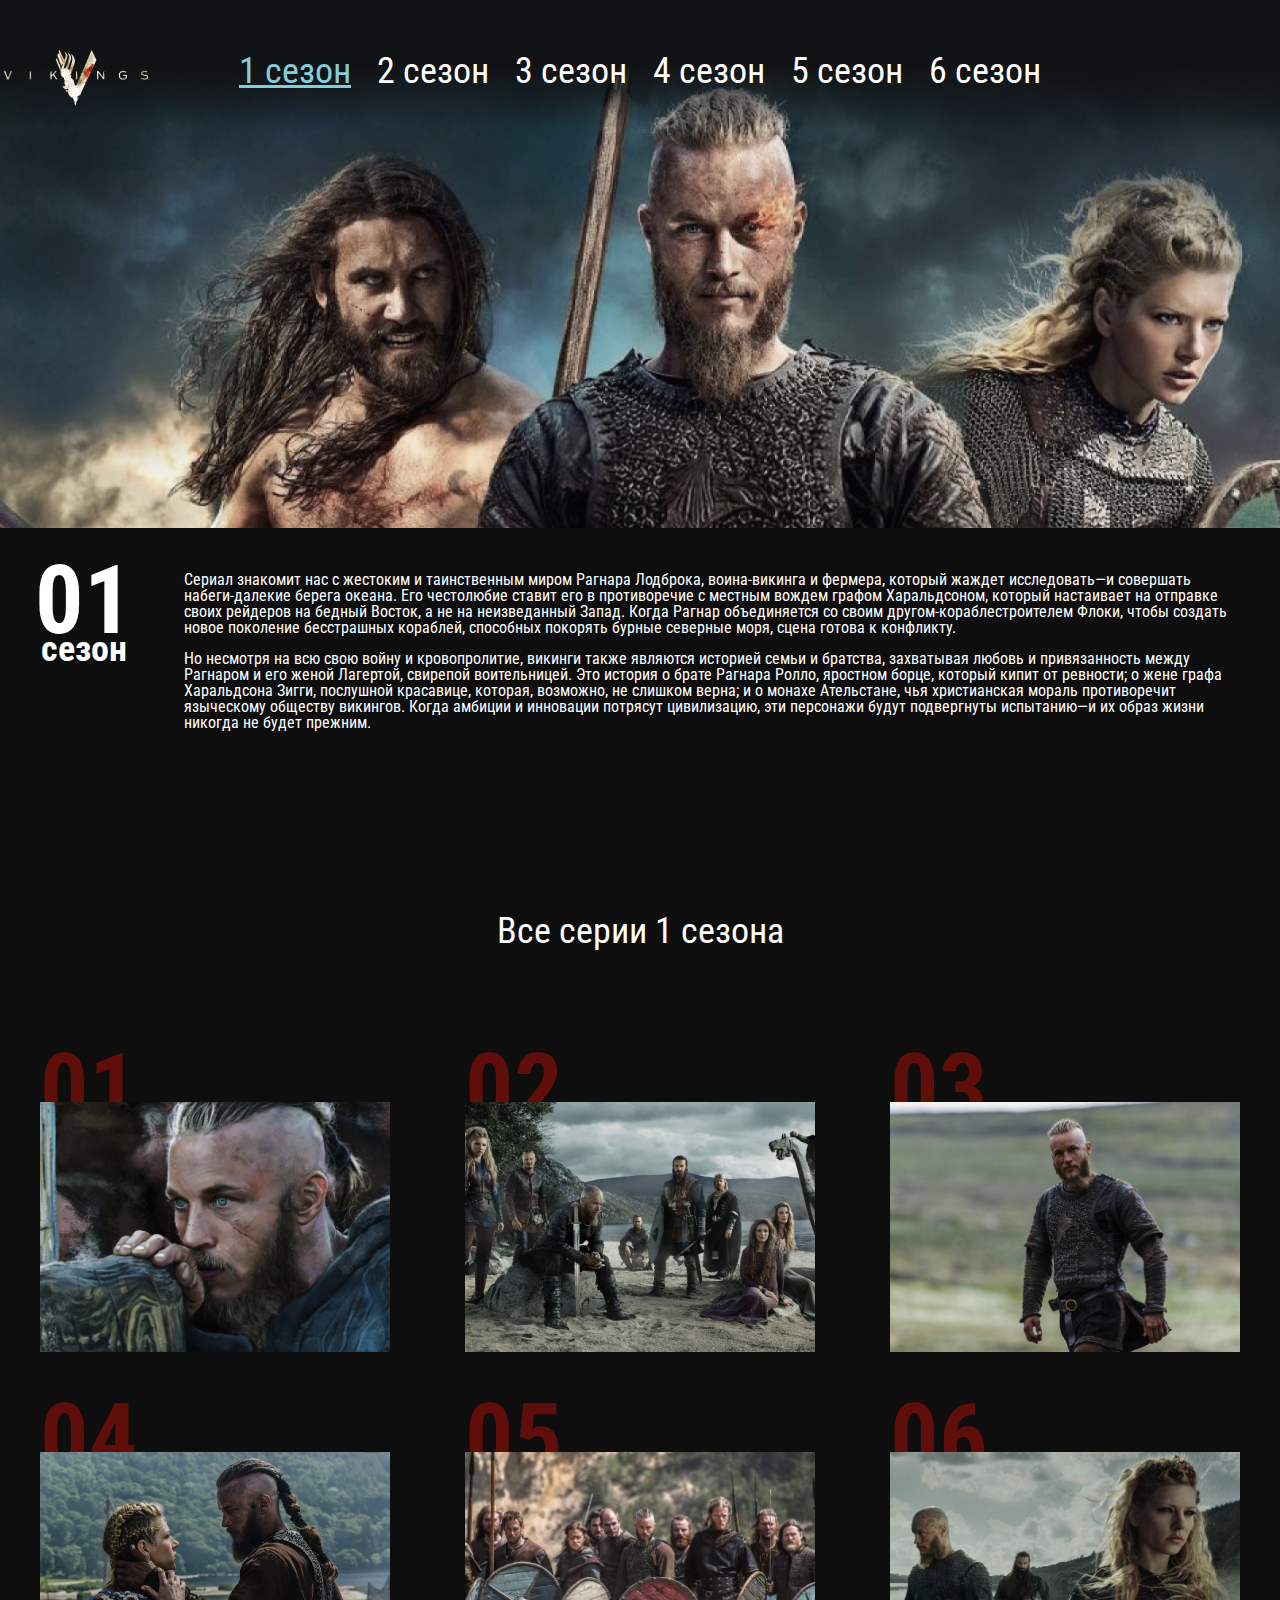
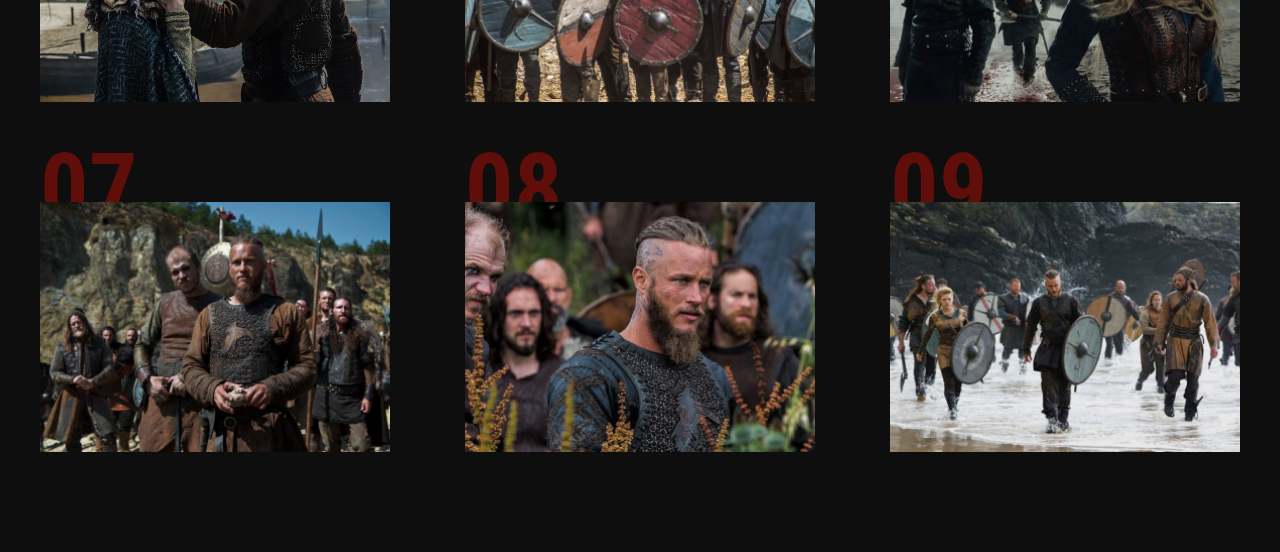
==== seasons-1.html @ ca839fbc "finish second page" ====
<!doctype html>
<html lang="ru">
<head>
  <meta charset="UTF-8">
  <meta name="viewport" content="width=device-width, user-scalable=no, initial-scale=1.0, maximum-scale=1.0, minimum-scale=1.0">
  <meta http-equiv="X-UA-Compatible" content="ie=edge">
  <title>Season</title>
  <link rel="preconnect" href="https://fonts.googleapis.com">
  <link rel="preconnect" href="https://fonts.gstatic.com" crossorigin>
  <link href="https://fonts.googleapis.com/css2?family=Roboto+Condensed:ital,wght@0,400;0,700;1,300&display=swap" rel="stylesheet">
  <link rel="stylesheet" href="css/reset.css">
  <link rel="stylesheet" href="css/jquery.fancybox.css">
  <link rel="stylesheet" href="css/style.css">
</head>
<body>

<header class="page-header">
  <nav class="menu">
    <div class="menu__container">
      <a href="" class="page-logo">
        <img src="images/page-logo.png" alt="">
      </a>
      <ul class="menu__list">
        <li class="menu__list-item">
          <a class="menu__list-link menu__list-link--active" href="#">1 сезон</a>
        </li>
        <li class="menu__list-item">
          <a class="menu__list-link" href="#">2 сезон</a>
        </li>
        <li class="menu__list-item">
          <a class="menu__list-link" href="#">3 сезон</a>
        </li>
        <li class="menu__list-item">
          <a class="menu__list-link" href="#">4 сезон</a>
        </li>
        <li class="menu__list-item">
          <a class="menu__list-link" href="#">5 сезон</a>
        </li>
        <li class="menu__list-item">
          <a class="menu__list-link" href="#">6 сезон</a>
        </li>
      </ul>
    </div>
  </nav>
  <div class="season-info">
    <div class="season-info__num">
      01
      <span>сезон</span>
    </div>
    <div class="season-info__text">
        Сериал знакомит нас с жестоким и таинственным миром Рагнара Лодброка, воина-викинга и фермера, который жаждет исследовать—и совершать набеги-далекие берега океана. Его честолюбие ставит его в противоречие с местным вождем графом Харальдсоном, который настаивает на отправке своих рейдеров на бедный Восток, а не на неизведанный Запад. Когда Рагнар объединяется со своим другом-кораблестроителем Флоки, чтобы создать новое поколение бесстрашных кораблей, способных покорять бурные северные моря, сцена готова к конфликту.
      </p>
      <p>
        Но несмотря на всю свою войну и кровопролитие, викинги также являются историей семьи и братства, захватывая любовь и привязанность между Рагнаром и его женой Лагертой, свирепой воительницей. Это история о брате Рагнара Ролло, яростном борце, который кипит от ревности; о жене графа Харальдсона Зигги, послушной красавице, которая, возможно, не слишком верна; и о монахе Ательстане, чья христианская мораль противоречит языческому обществу викингов. Когда амбиции и инновации потрясут цивилизацию, эти персонажи будут подвергнуты испытанию—и их образ жизни никогда не будет прежним.
      </p>
    </div>
  </div>
</header>
  <section class="seasons section-page">
    <div class="container">
      <h3 class="title">
        Все серии 1 сезона
      </h3>
      <ol class="seasons__inner">
        <li class="seasons__item" style="background-image: url('images/seasons-image-1-1.jpg');">
          <a data-fancybox="gallery" href="https://www.youtube.com/watch?v=tx5Ne_TbWpQ&list=PLN2KCaMlZNdC8eipxblUb3vqh7GuG6ElK&index=26&ab_channel=%D0%9E%D1%820%D0%B4%D0%BE1?autoplay=0" class="seasons__link">Смотреть</a>
        <li class="seasons__item" style="background-image: url('images/seasons-image-1-2.jpg');">
          <a data-fancybox="gallery" href="https://www.youtube.com/watch?v=tx5Ne_TbWpQ&list=PLN2KCaMlZNdC8eipxblUb3vqh7GuG6ElK&index=26&ab_channel=%D0%9E%D1%820%D0%B4%D0%BE1?autoplay=0" class="seasons__link">Смотреть</a>
        </li>
        <li class="seasons__item" style="background-image: url('images/seasons-image-1-3.jpg');">
          <a data-fancybox="gallery" href="https://www.youtube.com/watch?v=tx5Ne_TbWpQ&list=PLN2KCaMlZNdC8eipxblUb3vqh7GuG6ElK&index=26&ab_channel=%D0%9E%D1%820%D0%B4%D0%BE1?autoplay=0" class="seasons__link">Смотреть</a>
        </li>
        <li class="seasons__item" style="background-image: url('images/seasons-image-1-4.jpg');">
          <a data-fancybox="gallery" href="https://www.youtube.com/watch?v=tx5Ne_TbWpQ&list=PLN2KCaMlZNdC8eipxblUb3vqh7GuG6ElK&index=26&ab_channel=%D0%9E%D1%820%D0%B4%D0%BE1?autoplay=0" class="seasons__link">Смотреть</a>
        </li>
        <li class="seasons__item" style="background-image: url('images/seasons-image-1-5.jpg');">
          <a data-fancybox="gallery" href="https://www.youtube.com/watch?v=tx5Ne_TbWpQ&list=PLN2KCaMlZNdC8eipxblUb3vqh7GuG6ElK&index=26&ab_channel=%D0%9E%D1%820%D0%B4%D0%BE1?autoplay=0" class="seasons__link">Смотреть</a>
        </li>
        <li class="seasons__item" style="background-image: url('images/seasons-image-1-6.jpg');">
          <a data-fancybox="gallery" href="https://www.youtube.com/watch?v=tx5Ne_TbWpQ&list=PLN2KCaMlZNdC8eipxblUb3vqh7GuG6ElK&index=26&ab_channel=%D0%9E%D1%820%D0%B4%D0%BE1?autoplay=0" class="seasons__link">Смотреть</a>
        </li>
        <li class="seasons__item" style="background-image: url('images/seasons-image-1-7.jpg');">
          <a data-fancybox="gallery" href="https://www.youtube.com/watch?v=tx5Ne_TbWpQ&list=PLN2KCaMlZNdC8eipxblUb3vqh7GuG6ElK&index=26&ab_channel=%D0%9E%D1%820%D0%B4%D0%BE1?autoplay=0" class="seasons__link">Смотреть</a>
        </li>
        <li class="seasons__item" style="background-image: url('images/seasons-image-1-8.jpg');">
          <a data-fancybox="gallery" href="https://www.youtube.com/watch?v=tx5Ne_TbWpQ&list=PLN2KCaMlZNdC8eipxblUb3vqh7GuG6ElK&index=26&ab_channel=%D0%9E%D1%820%D0%B4%D0%BE1?autoplay=0" class="seasons__link">Смотреть</a>
        </li>
        <li class="seasons__item" style="background-image: url('images/seasons-image-1-9.jpg');">
          <a data-fancybox="gallery" href="https://www.youtube.com/watch?v=tx5Ne_TbWpQ&list=PLN2KCaMlZNdC8eipxblUb3vqh7GuG6ElK&index=26&ab_channel=%D0%9E%D1%820%D0%B4%D0%BE1?autoplay=0" class="seasons__link">Смотреть</a>
        </li>
      </ol>
    </div>
  </section>
  <script src="https://ajax.googleapis.com/ajax/libs/jquery/3.4.1/jquery.min.js"></script>
  <script src="js/jquery.fancybox.min.js"></script>
  <script src="js/main.js"></script>
</body>
</html>
---- css/style.css ----
* {
 box-sizing: border-box;
}

body {
 background-color: #0e0e0e;
 color: #fff;
 font-weight: 400;
 font-family: 'Roboto Condensed', sans-serif;
}

a {
 color: inherit;
 text-decoration: none;
}
ul {
 list-style: none;
}

.container {
max-width: 1220px;
 padding: 0 10px;
 margin: 0 auto;
}
.section-page {
 padding: 100px 0;
}

.title {
  text-align: center;
  margin-bottom: 100px;
  font-size: 36px;
  line-height: 42px;
  font-weight: 400;

}

.header {
  background-image: url("../images/header-bg.jpg");
  height: 100vh;
  background-size: cover;
  background-repeat: no-repeat;
  background-position: center 50px;
  text-align: center;
  position: relative;
}
.header::after {
  content: "";
  position: absolute;
  height: 70px;
  bottom: 0;
  left: 0;
  width: 100%;
  background: linear-gradient(180deg, #0E0E0E 0%, rgba(17, 17, 17, 0.850295) 16.53%, rgba(32, 31, 33, 0) 100%);
  transform: rotate(180deg);
}

.menu {
  padding: 50px 0 58px;
  background: linear-gradient(180deg, #111213 0%, #111213 43.62%, rgba(32, 31, 33, 0) 86.33%);
}

.menu__list {
  display: flex;
  justify-content: center;
}
.menu__list-item {
  padding: 0 13px;
}
.menu__list-link {
 font-size: 36px;
 line-height: 42px;
}
.menu__list-link:hover,
.menu__list-link--active{
  color: #85ccdc;
  text-decoration: underline;
}
.logo {
 padding-top: 178px;
}
.about__inner {
 display: flex;
}
.about__info {
  width: 375px;
  margin-right: 50px;
  flex: none;
}
.about__info-item {
 margin-bottom: 25px;
 color: #e5e5e5;
}

.about__info-item span{
 display: block;
}

.about__text p{
  margin-bottom: 25px;
}
.video {
  background-image: url("../images/video-bg.jpg");
  height: 100vh;
  background-size: cover;
  background-position: center center;
  background-repeat: no-repeat;
  text-align: right;
}
.video__text {
  font-style: italic;
  font-weight: 300;
  font-size: 72px;
  line-height: 84px;
  color: #85CCDC;
  padding-top: 444px;
  margin-bottom: 40px;
}
.video__text span {
  display: block;
  padding-right: 285px;
}
.video__btn {
  padding-left: 112px;
  position: relative;
  margin-right: 230px;
}
.video__btn::before {
  content: "";
  position: absolute;
  width: 100px;
  height: 100px;
  top: -40px;
  left: 0;
  background-image: url("../images/youtube-btn.svg");
}

.seasons__inner {
  display: grid;
  grid-template-columns: 1fr 1fr 1fr;
  grid-gap: 100px 75px;
  counter-reset: counter;
  padding-top: 50px;
}

.seasons__item {
  width: 350px;
  height: 250px;
  background-repeat: no-repeat;
  background-position: center center;
  background-size: cover;
  position: relative;
  display: flex;
  justify-content: center;
  align-items: center;
}
.seasons__item:hover .seasons__link {
  opacity: 1;
}
.seasons__item:hover::after {
  content: "";
  position: absolute;
  top: 0;
  left: 0;
  right: 0;
  bottom: 0;
  background: rgba(14, 14, 14, 0.8);
}
.seasons__item::before {
  content: "0" counter(counter);
  counter-increment: counter;
  position: absolute;
  font-weight: bold;
  font-size: 96px;
  line-height: 112px;
  color: #600e09;
  top: -70px;
  left: 0;
  z-index: -1;
}
.seasons__link {
  font-size: 36px;
  line-height: 42px;
  padding: 12px 78px 11px;
  background-color: #0E0E0E;
  opacity: 0;
  transition: all .3s;
  z-index: 2;
}

.heroes__inner {
  display: flex;
  justify-content: space-between;
}
.heroes__slider-img {
  max-width: 775px;
}
.heroes__slider-text {
  max-width: 350px;
}
.slick-btn {
  position: absolute;
  top: 50%;
  transform: translateY(-50%);
  border: none;
  background-color: transparent;
  z-index: 5;
  cursor: pointer;
}
.slick-prev {
  left: 38px;
}

.slick-next {
  right: 38px;
}

.heroes__text p {
  margin-bottom: 15px;
}

.heroes__name {
  font-style: italic;
  font-weight: 300;
  font-size: 72px;
  line-height: 84px;
  color: #85CCDC;
  margin-bottom: 44px;
}

.copy {
  padding: 14px 0 15px;
  text-align: center;
}

/* start season-1 */

.page-header {
  background: url("../images/season-1bg.jpg") no-repeat center center;
  background-size: cover;
  height: 90vh;
  position: relative;
}

.menu__container {
  max-width: 1385px;
  margin: 0 auto;
  position: relative;
}

.page-logo {
  position: absolute;
  left: 0;
}

.season-info {
  position: absolute;
  max-width: 1385px;
  display: flex;
  padding: 44px 47px 64px 35px;
  background-color: #0e0e0e;
  bottom: 0;
  left: 0;
  right: 0;
  margin: 0 auto;
}

.season-info__num {
  font-weight: bold;
  font-size: 96px;
  line-height: 56px;
  text-align: center;
  margin-right: 51px;
}

.season-info__num span {
  display: block;
  font-size: 36px;
  line-height: 42px;
}

.season-info__text p {
  margin-bottom: 15px;
}
/* end season-1 */
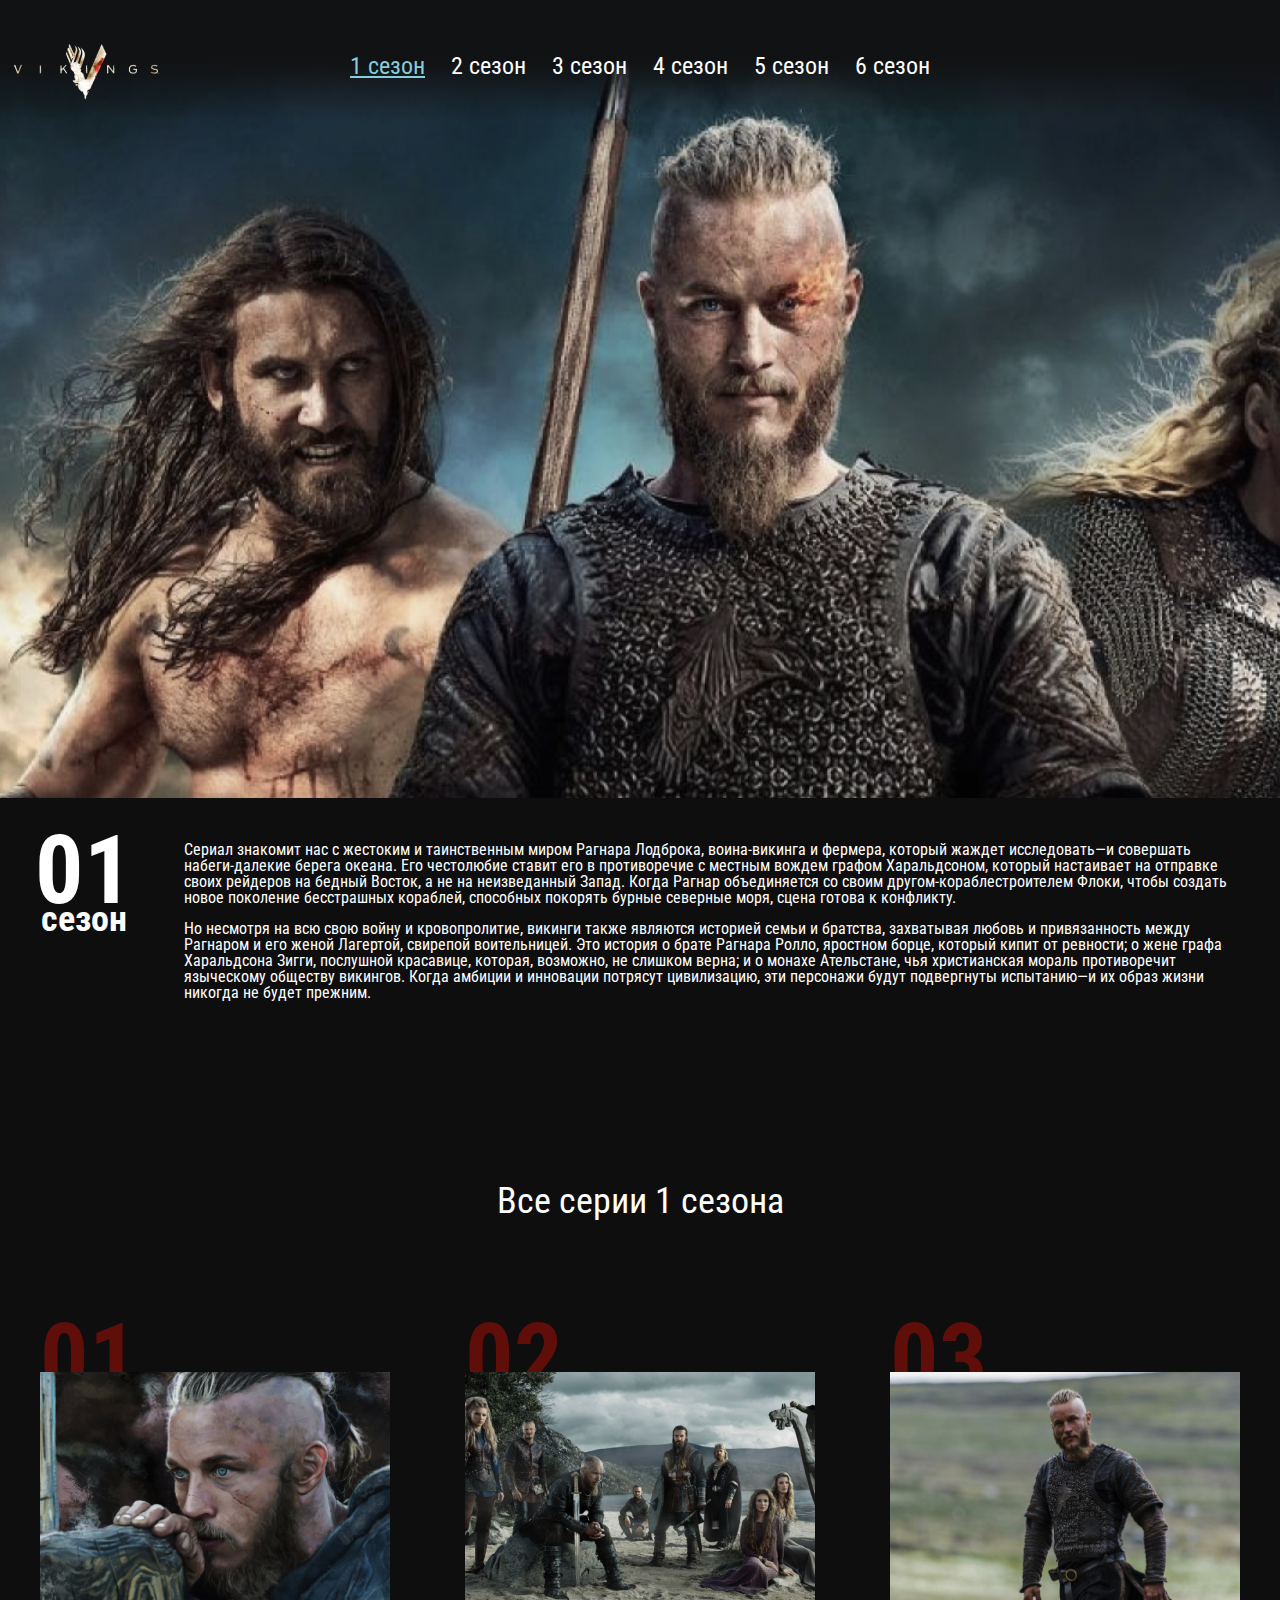
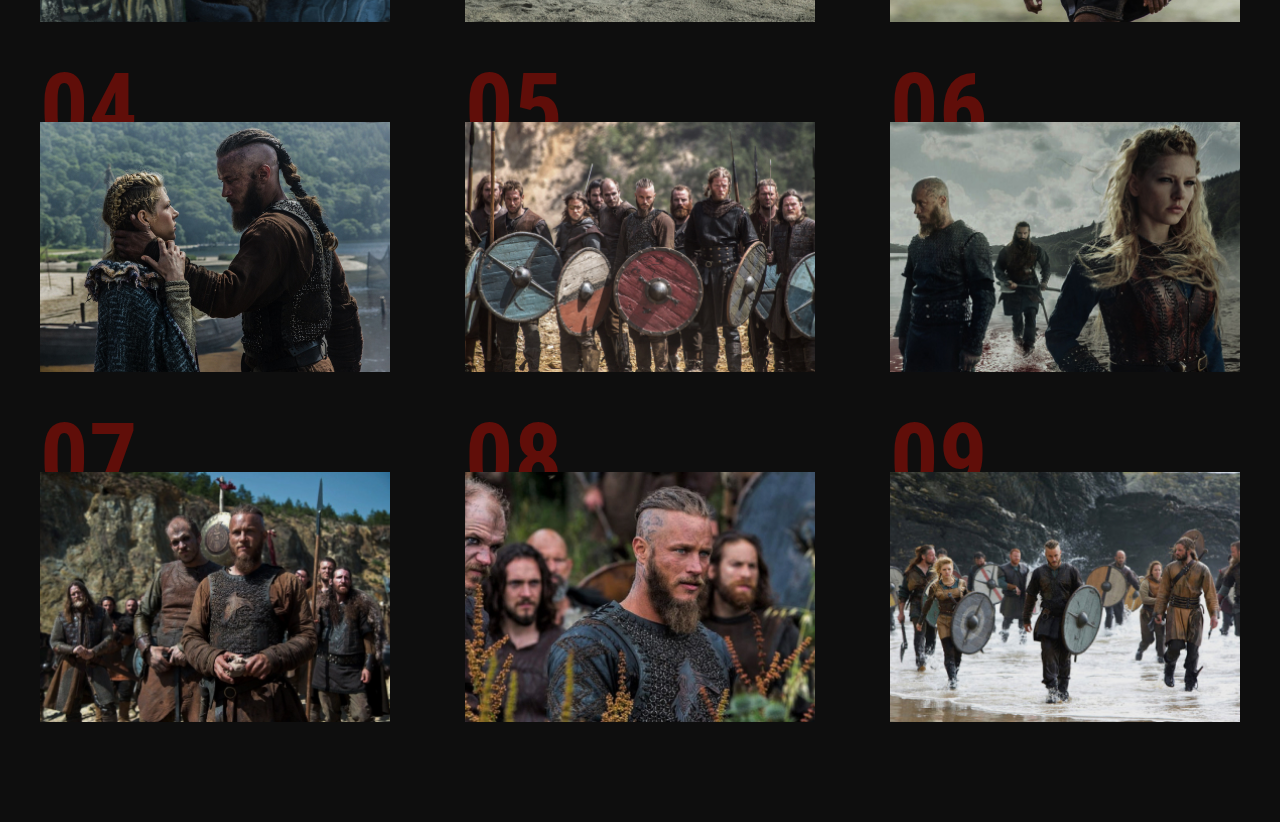
==== commit 9d33f72e: "finish adaptive" ====
--- a/seasons-1.html
+++ b/seasons-1.html
@@ -16,6 +16,9 @@
 
 <header class="page-header">
   <nav class="menu">
+    <button class="menu__btn">
+      <span></span>
+    </button>
     <div class="menu__container">
       <a href="" class="page-logo">
         <img src="images/page-logo.png" alt="">
--- a/css/style.css
+++ b/css/style.css
@@ -60,6 +60,10 @@
   background: linear-gradient(180deg, #111213 0%, #111213 43.62%, rgba(32, 31, 33, 0) 86.33%);
 }
 
+.menu__btn {
+  display: none;
+}
+
 .menu__list {
   display: flex;
   justify-content: center;
@@ -77,7 +81,7 @@
   text-decoration: underline;
 }
 .logo {
- padding-top: 178px;
+ padding-top: 17vh;
 }
 .about__inner {
  display: flex;
@@ -113,7 +117,7 @@
   font-size: 72px;
   line-height: 84px;
   color: #85CCDC;
-  padding-top: 444px;
+  padding-top: 45vh;
   margin-bottom: 40px;
 }
 .video__text span {
@@ -137,14 +141,13 @@
 
 .seasons__inner {
   display: grid;
-  grid-template-columns: 1fr 1fr 1fr;
+  grid-template-columns: repeat(auto-fill, minmax(284px, 1fr));
   grid-gap: 100px 75px;
   counter-reset: counter;
   padding-top: 50px;
 }
 
 .seasons__item {
-  width: 350px;
   height: 250px;
   background-repeat: no-repeat;
   background-position: center center;
@@ -154,6 +157,12 @@
   justify-content: center;
   align-items: center;
 }
+
+.seasons__item:nth-child(n+10)::before {
+  content: counter(number);
+}
+
+
 .seasons__item:hover .seasons__link {
   opacity: 1;
 }
@@ -283,3 +292,193 @@
   margin-bottom: 15px;
 }
 /* end season-1 */
+
+
+/* start media */
+
+@media (max-width: 1420px) {
+  .page-logo {
+    left: 10px;
+    top: -6px;
+  }
+}
+
+
+@media (max-width: 1366px) {
+  .logo__img {
+    width: 50%;
+  }
+  .menu__list-link {
+    font-size: 24px;
+    line-height: 32px;
+  }
+  .about__info {
+    width: 250px;
+  }
+  .page-header {
+    height: 120vh;
+  }
+
+}
+
+@media (max-width: 1200px) {
+  .heroes__inner {
+    display: block;
+  }
+  .heroes__slider-text {
+    max-width: 100%;
+    padding-top: 50px;
+  }
+  .heroes__slider-img {
+    max-width: 100%;
+  }
+}
+
+@media (max-width: 1088px) {
+  .seasons__item {
+    height: 340px;
+  }
+}
+
+@media (max-width: 992px) {
+  .page-logo {
+    display: none;
+  }
+}
+
+@media (max-width: 768px) {
+  .about__inner {
+    display: block;
+  }
+  .section-page {
+    padding: 50px 0;
+  }
+  .title {
+    margin-bottom: 50px;
+  }
+  body {
+    font-size: 16px;
+    line-height: 19px;
+  }
+  .video__text {
+    font-size: 48px;
+    line-height: 56px;
+  }
+  .video__text span {
+    padding-right: 200px;
+  }
+  .video__btn {
+    margin-right: 0;
+    padding-left: 62px;
+  }
+
+  .video__btn::before {
+    width: 50px;
+    height: 50px;
+    background-size: cover;
+    top: -16px;
+  }
+  .seasons__inner {
+    grid-gap: 80px 35px;
+  }
+  .heroes__name {
+    font-size: 46px;
+    line-height: 56px;
+    margin-bottom: 25px;
+  }
+  .season-info {
+    display: block;
+    padding: 30px 10px 0 10px;
+  }
+  .season-info__num {
+    font-size: 50px;
+    line-height: 26px;
+    margin-bottom: 15px;
+    text-align: left;
+  }
+  .season-info__num span {
+    font-size: 25px;
+    line-height: 32px;
+  }
+}
+
+@media (max-width: 640px) {
+  .menu {
+    padding: 0;
+    text-align: center;
+    background: linear-gradient(180deg, #111213 0%, #111213 10%, rgba(33, 31, 33, 0) 86.33%);
+  }
+  .menu__list {
+    display: block;
+    transform: translateY(-130%);
+    transition: all .3s;
+  }
+  .menu__list.menu__list--active {
+    transform: translateY(0%);
+    padding: 100px 0 50px;
+    background-color: #0e0e0e;
+  }
+  .menu__list-link {
+    display: block;
+    padding: 10px 0;
+  }
+  .logo {
+    padding-top: 21vh;
+  }
+  .page-logo {
+    display: block;
+    z-index: 10;
+    top: 22px;
+  }
+  .menu__btn {
+    display: block;
+    width: 50px;
+    height: 40px;
+    cursor: pointer;
+    position: absolute;
+    z-index: 10;
+    right: 10px;
+    top: 20px;
+    display: flex;
+    align-items: center;
+    background-color: transparent;
+    border: none;
+    padding: 0;
+  }
+  .menu__btn span {
+    background-color: #fff;
+    height: 5px;
+    width: 100%;
+  }
+  .menu__btn::after,
+  .menu__btn::before {
+    content: "";
+    width: 100%;
+    height: 5px;
+    background-color: #fff;
+    position: absolute;
+  }
+  .menu__btn::before {
+    top: 0;
+    left: 0;
+  }
+  .menu__btn::after {
+    bottom: 0;
+    left: 0;
+  }
+  .page-header {
+    height: 160vh;
+  }
+}
+
+@media (max-width: 414px) {
+  .seasons__item {
+    height: 203px;
+  }
+}
+@media (max-width: 374px) {
+  .page-header {
+    height: 200vh;
+  }
+}
+/* end media */
